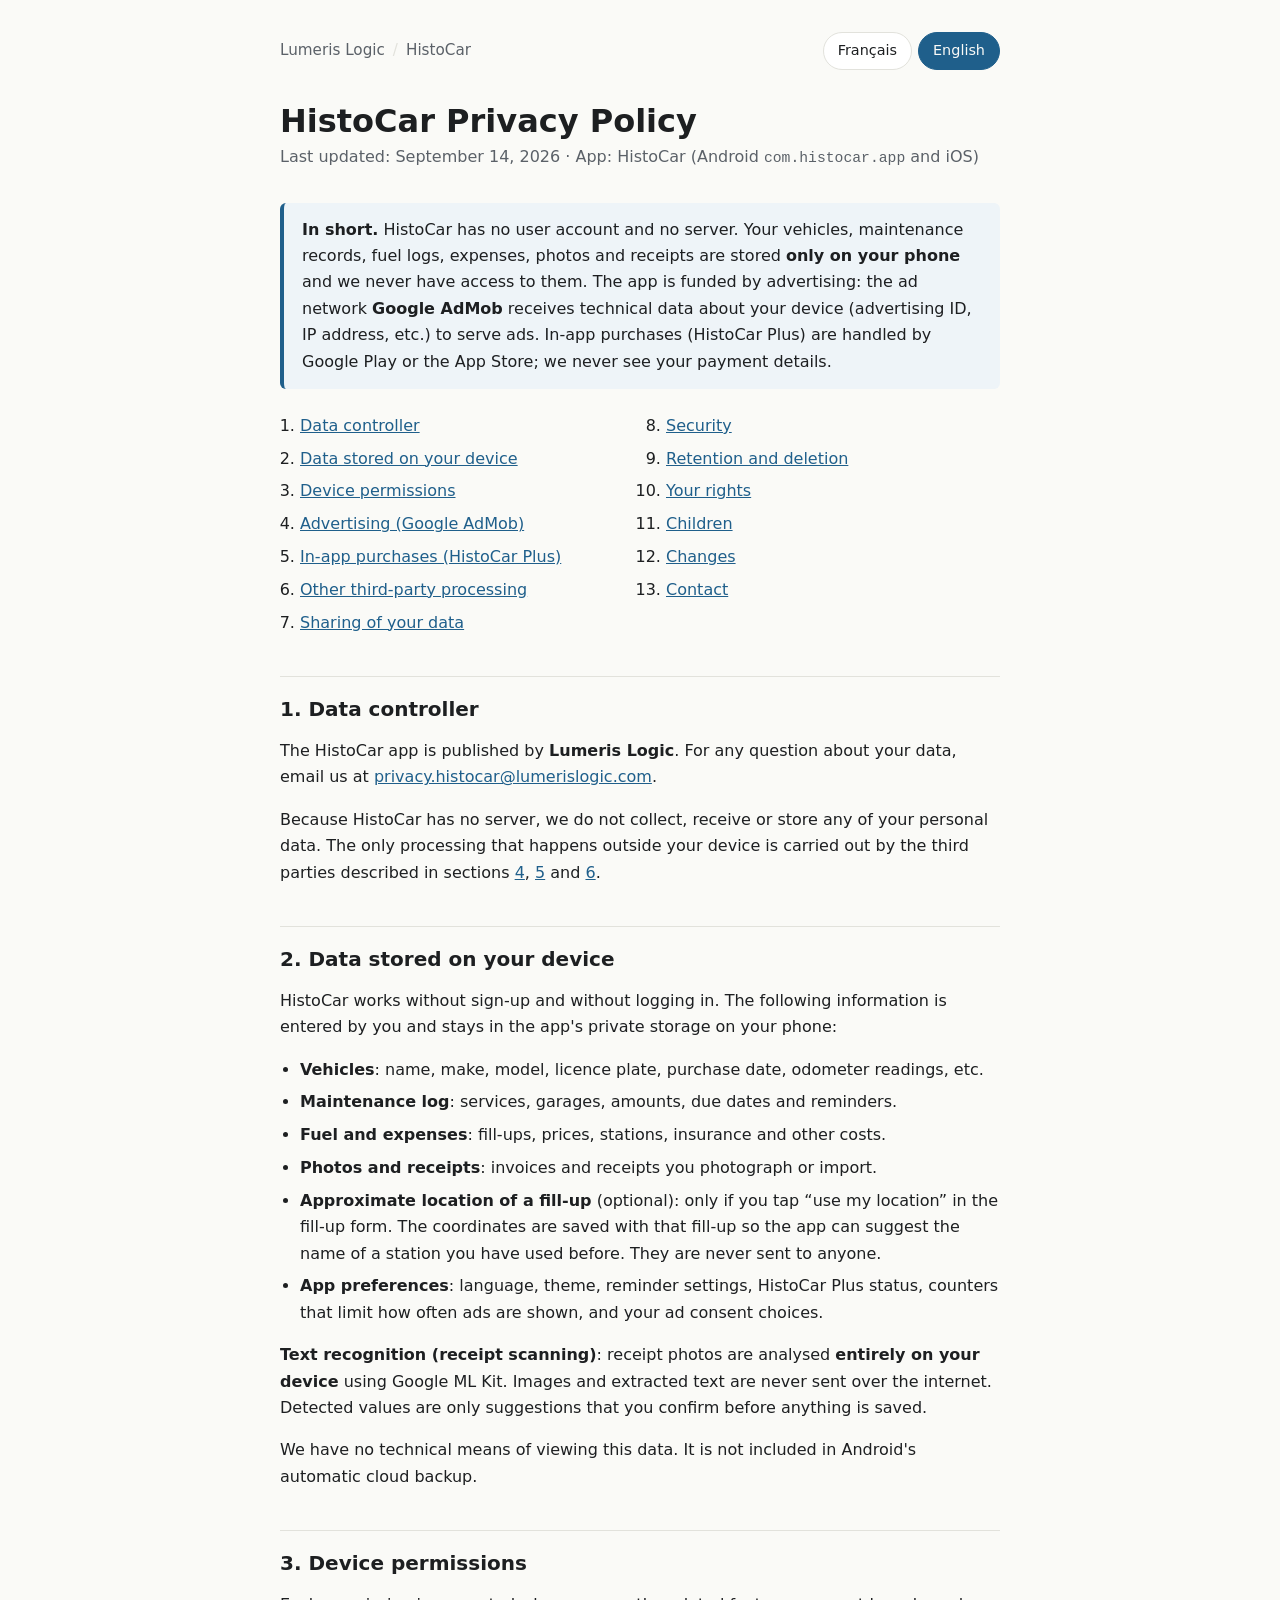
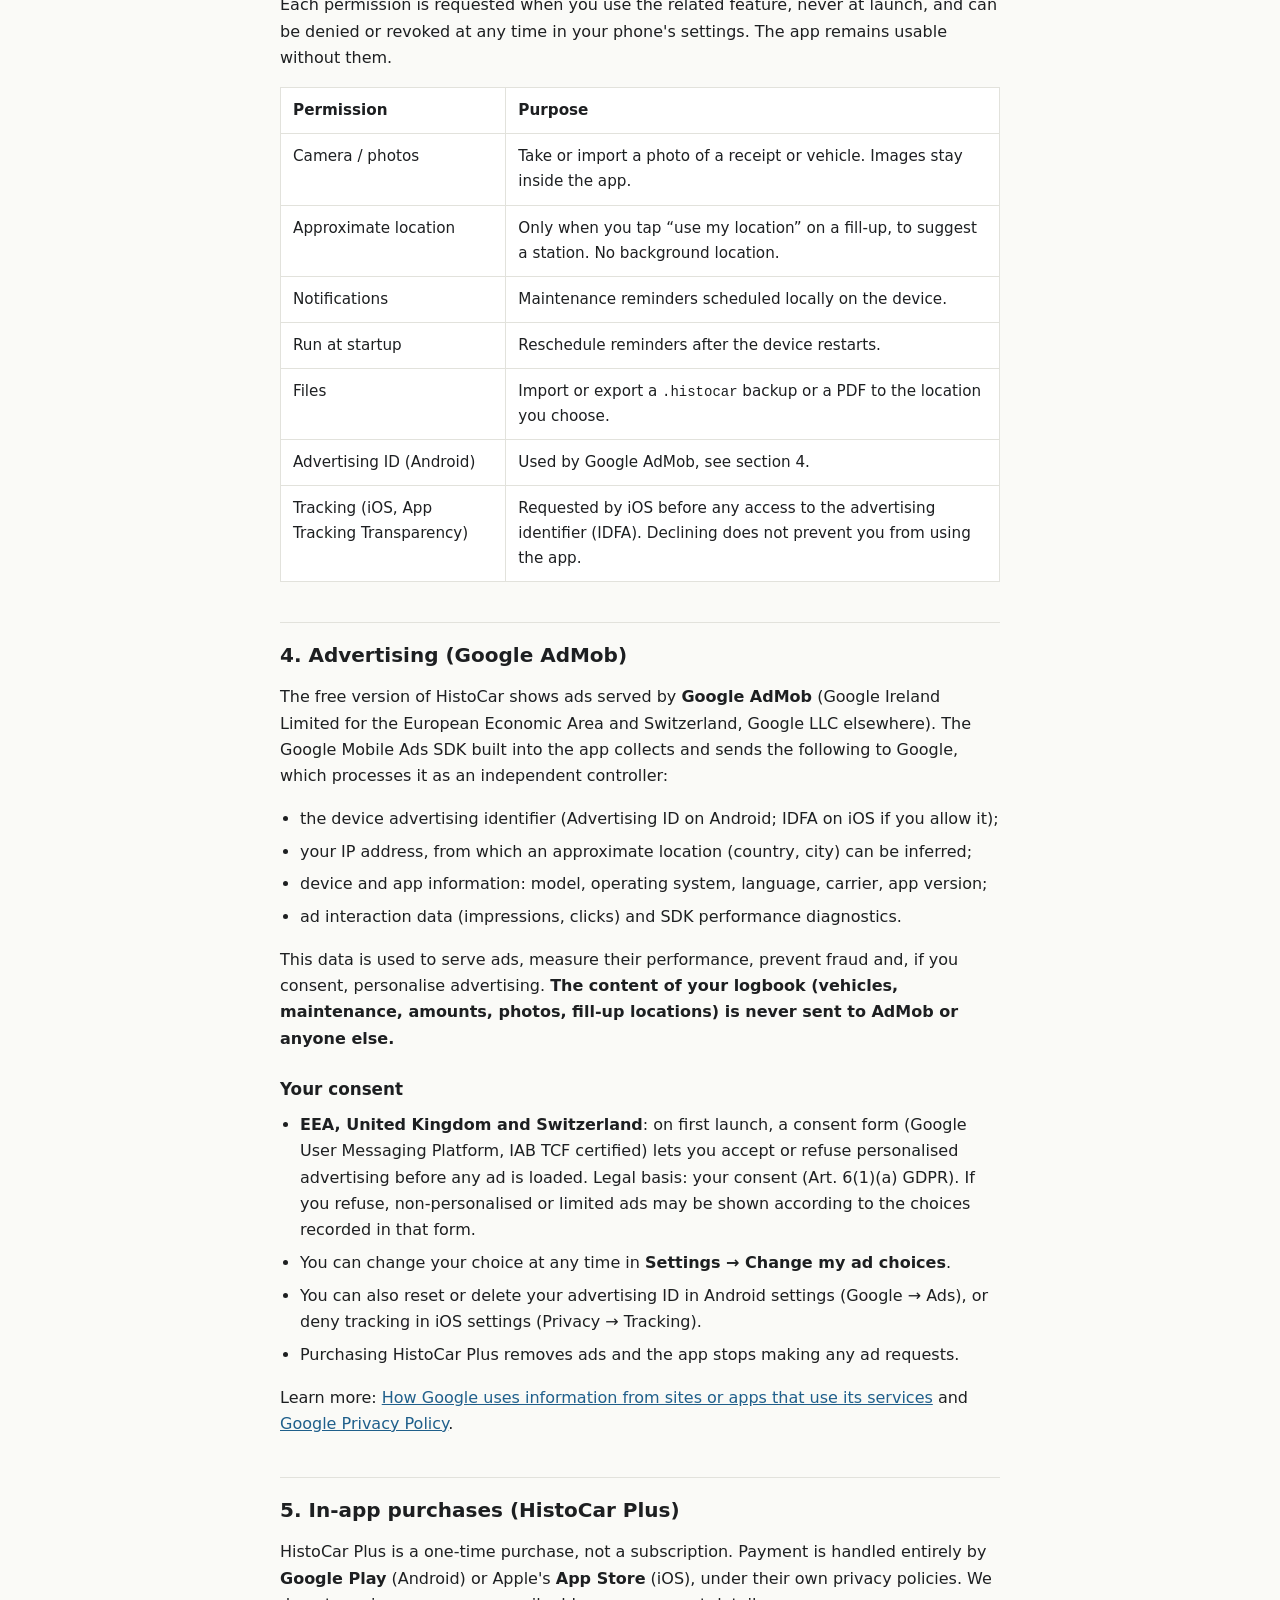
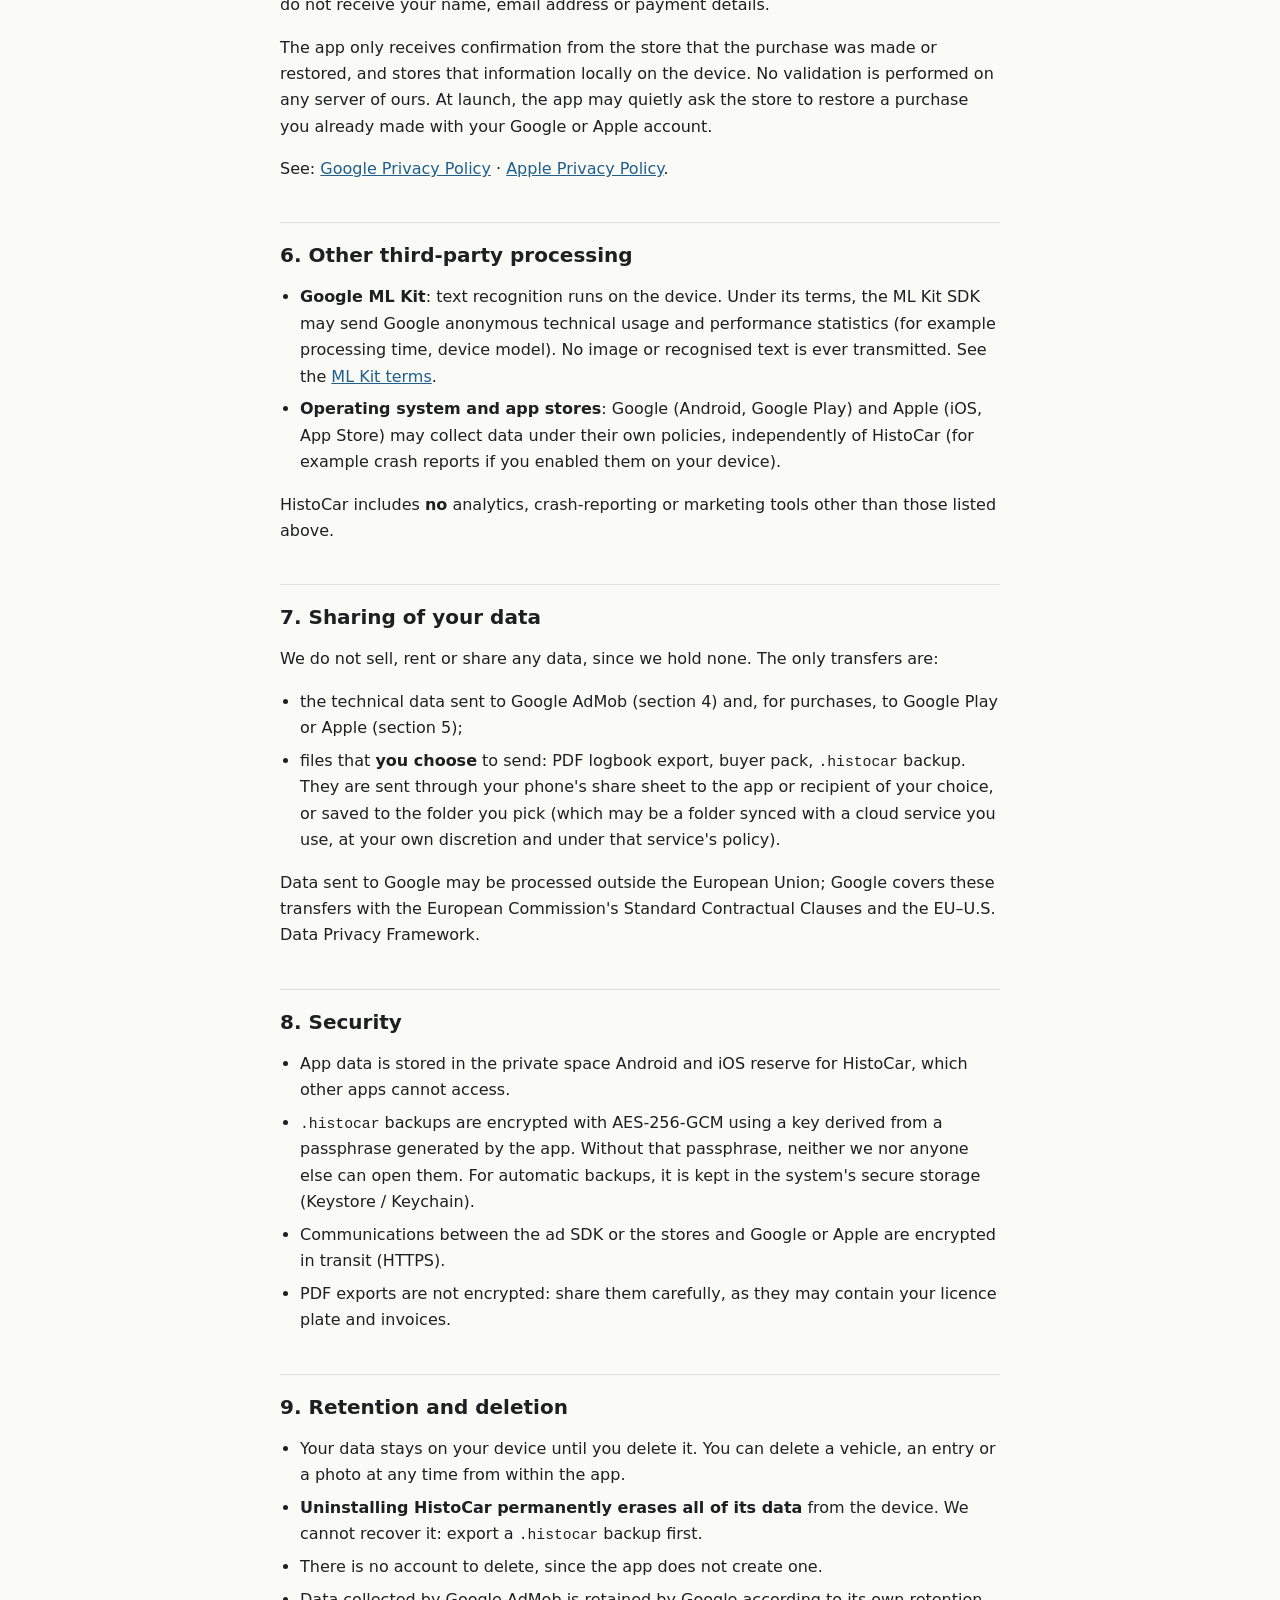
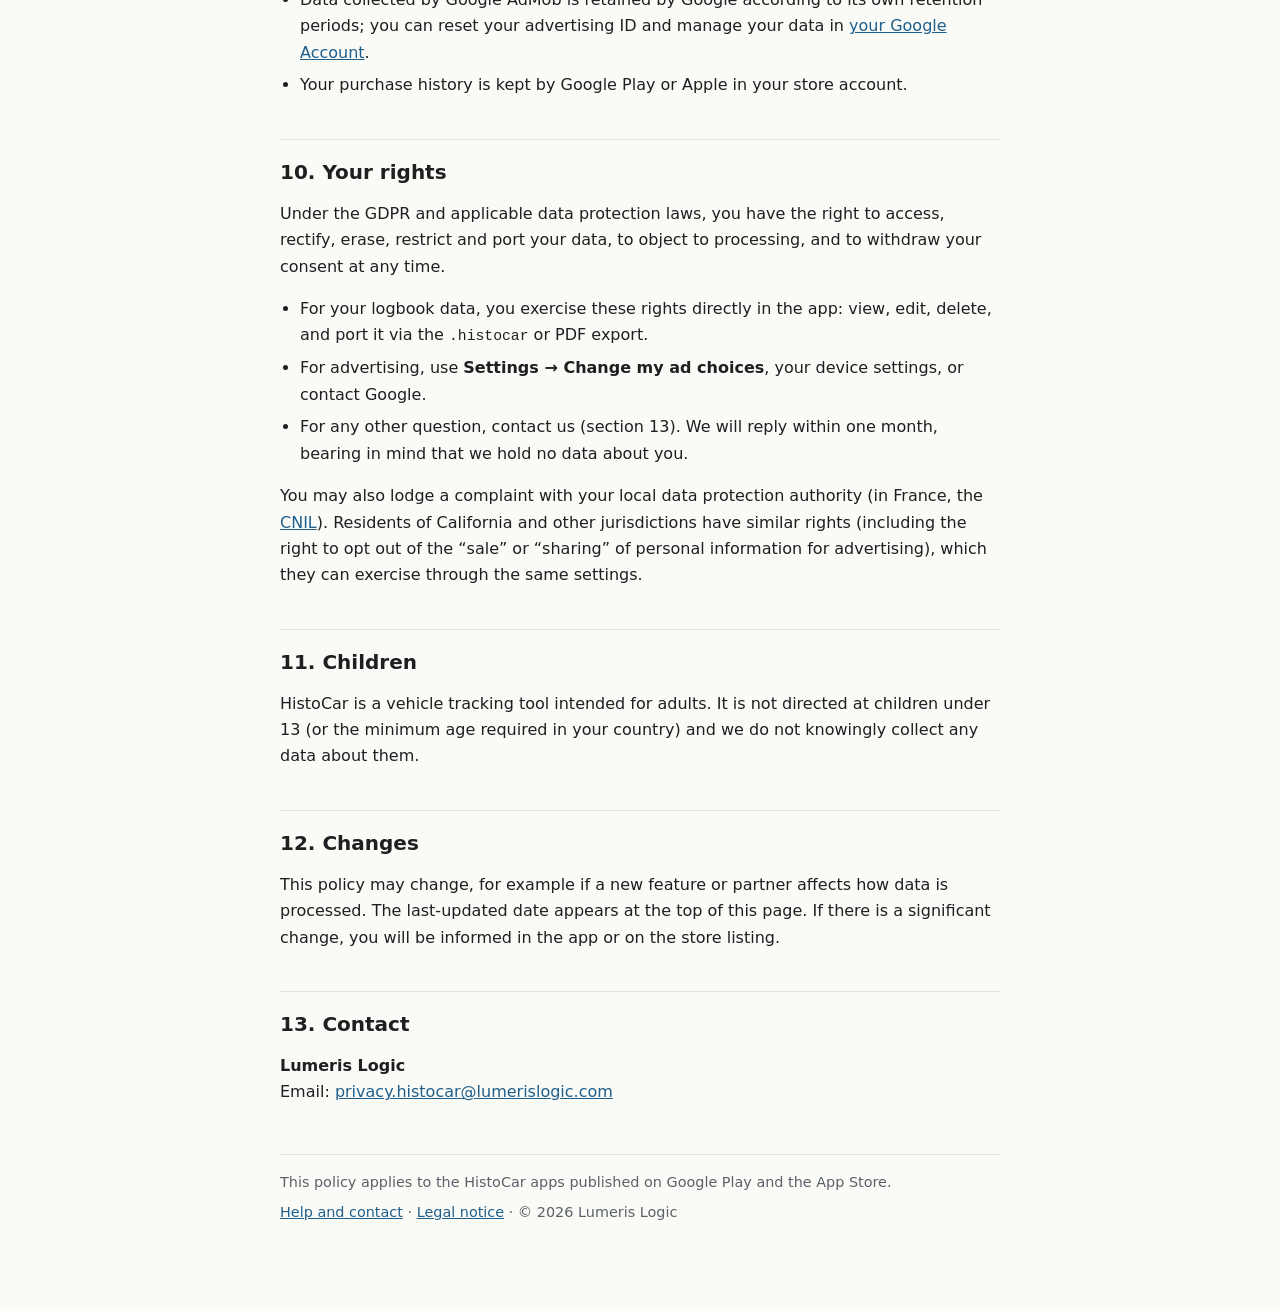
==== histocar/privacy/index.html @ 84a2c04e "Site du studio : structure multi-apps, HistoCar et emplacements DebateVault - app-ads.txt unique à l" ====
<!doctype html>
<html lang="fr">
<head>
<meta charset="utf-8">
<meta name="viewport" content="width=device-width, initial-scale=1">
<title>Politique de confidentialité · Privacy Policy — HistoCar</title>
<meta name="description" content="Politique de confidentialité de l'application HistoCar / Privacy policy for the HistoCar app.">
<script>document.documentElement.classList.add('js');</script>
<link rel="stylesheet" href="/assets/site.css">
</head>
<body>
<main>

<header class="site-header">
  <nav class="crumbs" aria-label="Fil d'Ariane"><a href="/">Lumeris Logic</a><span aria-hidden="true">/</span><a href="/histocar/">HistoCar</a></nav>
  <div class="lang-switch" role="group" aria-label="Langue / Language">
    <button type="button" data-lang="fr" aria-pressed="false">Français</button>
    <button type="button" data-lang="en" aria-pressed="false">English</button>
  </div>
</header>


<section lang="fr" data-title="Politique de confidentialité — HistoCar">
<h1>Politique de confidentialité de HistoCar</h1>
<p class="meta">Dernière mise à jour&nbsp;: 14 septembre 2026 · Application&nbsp;: HistoCar (Android <code>com.histocar.app</code> et iOS)</p>

<div class="note">
  <p><strong>En bref.</strong> HistoCar n'a ni compte utilisateur ni serveur. Vos véhicules, entretiens, pleins,
  dépenses, photos et justificatifs sont enregistrés <strong>uniquement sur votre téléphone</strong> et nous n'y avons
  jamais accès. L'application est financée par la publicité&nbsp;: la régie <strong>Google AdMob</strong> reçoit des
  données techniques sur votre appareil (identifiant publicitaire, adresse IP, etc.) pour afficher des annonces.
  Les achats intégrés (HistoCar Plus) sont traités par Google Play ou l'App Store&nbsp;; nous ne voyons jamais vos
  informations de paiement.</p>
</div>

<nav class="toc" aria-label="Sommaire">
  <ol>
    <li><a href="#fr-responsable">Responsable du traitement</a></li>
    <li><a href="#fr-locales">Données stockées sur votre appareil</a></li>
    <li><a href="#fr-permissions">Autorisations de l'appareil</a></li>
    <li><a href="#fr-publicite">Publicité (Google AdMob)</a></li>
    <li><a href="#fr-achats">Achats intégrés (HistoCar Plus)</a></li>
    <li><a href="#fr-tiers">Autres traitements par des tiers</a></li>
    <li><a href="#fr-partage">Partage de vos données</a></li>
    <li><a href="#fr-securite">Sécurité</a></li>
    <li><a href="#fr-conservation">Conservation et suppression</a></li>
    <li><a href="#fr-droits">Vos droits</a></li>
    <li><a href="#fr-enfants">Enfants</a></li>
    <li><a href="#fr-modifications">Modifications</a></li>
    <li><a href="#fr-contact">Contact</a></li>
  </ol>
</nav>

<h2 id="fr-responsable">1. Responsable du traitement</h2>
<p>L'application HistoCar est éditée par <strong>Lumeris Logic</strong>. Pour toute question relative à vos données, écrivez-nous à
<a href="mailto:privacy.histocar@lumerislogic.com">privacy.histocar@lumerislogic.com</a>.</p>
<p>Comme HistoCar ne dispose d'aucun serveur, nous ne collectons, ne recevons et ne stockons aucune de vos données
personnelles. Les seuls traitements réalisés hors de votre appareil le sont par les tiers décrits aux sections
<a href="#fr-publicite">4</a>, <a href="#fr-achats">5</a> et <a href="#fr-tiers">6</a>.</p>

<h2 id="fr-locales">2. Données stockées sur votre appareil</h2>
<p>HistoCar fonctionne sans création de compte et sans connexion. Les informations suivantes sont saisies par vous
et restent dans le stockage privé de l'application, sur votre téléphone&nbsp;:</p>
<ul>
  <li><strong>Véhicules</strong>&nbsp;: nom, marque, modèle, immatriculation, date d'achat, relevés kilométriques, etc.</li>
  <li><strong>Carnet d'entretien</strong>&nbsp;: interventions, garages, montants, échéances et rappels.</li>
  <li><strong>Carburant et dépenses</strong>&nbsp;: pleins, prix, stations, assurances et autres frais.</li>
  <li><strong>Photos et justificatifs</strong>&nbsp;: factures et tickets que vous photographiez ou importez.</li>
  <li><strong>Position approximative d'un plein</strong> (facultatif)&nbsp;: uniquement si vous touchez «&nbsp;utiliser ma
  position&nbsp;» dans le formulaire de plein. Les coordonnées sont enregistrées avec ce plein pour vous suggérer le nom
  d'une station où vous êtes déjà allé. Elles ne sont envoyées à personne.</li>
  <li><strong>Préférences de l'application</strong>&nbsp;: langue, thème, réglages de rappels, statut HistoCar Plus,
  compteurs limitant la fréquence des publicités, choix de consentement publicitaire.</li>
</ul>
<p><strong>Reconnaissance de texte (scan de factures)</strong>&nbsp;: l'analyse des photos de justificatifs est faite
<strong>entièrement sur l'appareil</strong> grâce à Google ML Kit. Les images et le texte extrait ne sont jamais
envoyés sur Internet. Les valeurs détectées sont de simples suggestions que vous validez avant tout enregistrement.</p>
<p>Nous n'avons aucun moyen technique de consulter ces données. Elles ne sont pas incluses dans la sauvegarde cloud
automatique d'Android.</p>

<h2 id="fr-permissions">3. Autorisations de l'appareil</h2>
<p>Chaque autorisation est demandée au moment où vous utilisez la fonction concernée, jamais au lancement, et peut
être refusée ou retirée à tout moment dans les réglages du téléphone. L'application reste utilisable sans elles.</p>
<div class="table-wrap">
<table>
  <thead><tr><th>Autorisation</th><th>Utilisation</th></tr></thead>
  <tbody>
    <tr><td>Appareil photo / photos</td><td>Photographier ou importer une facture ou une photo de véhicule. Les images restent dans l'application.</td></tr>
    <tr><td>Localisation approximative</td><td>Uniquement au toucher du bouton «&nbsp;utiliser ma position&nbsp;» d'un plein, pour suggérer une station. Aucune localisation en arrière-plan.</td></tr>
    <tr><td>Notifications</td><td>Rappels d'entretien programmés localement sur l'appareil.</td></tr>
    <tr><td>Démarrage de l'appareil</td><td>Reprogrammer les rappels après un redémarrage.</td></tr>
    <tr><td>Fichiers</td><td>Importer ou exporter une sauvegarde <code>.histocar</code> ou un PDF dans l'emplacement que vous choisissez.</td></tr>
    <tr><td>Identifiant publicitaire (Android)</td><td>Utilisé par Google AdMob, voir section 4.</td></tr>
    <tr><td>Suivi publicitaire (iOS, App Tracking Transparency)</td><td>Demandé par iOS avant tout accès à l'identifiant publicitaire (IDFA). Refuser n'empêche pas d'utiliser l'application.</td></tr>
  </tbody>
</table>
</div>

<h2 id="fr-publicite">4. Publicité (Google AdMob)</h2>
<p>La version gratuite de HistoCar affiche des publicités fournies par <strong>Google AdMob</strong> (Google Ireland
Limited pour l'Espace économique européen et la Suisse, Google LLC ailleurs). Le SDK Google Mobile Ads intégré à
l'application collecte et transmet à Google, qui les traite en tant que responsable de traitement indépendant&nbsp;:</p>
<ul>
  <li>l'identifiant publicitaire de l'appareil (Advertising ID sur Android, IDFA sur iOS si vous l'autorisez)&nbsp;;</li>
  <li>l'adresse IP, dont on peut déduire une localisation approximative (pays, ville)&nbsp;;</li>
  <li>des informations sur l'appareil et l'application&nbsp;: modèle, système d'exploitation, langue, opérateur,
  version de l'application&nbsp;;</li>
  <li>des données d'interaction avec les annonces (affichages, clics) et des diagnostics de performance du SDK.</li>
</ul>
<p>Ces données servent à afficher des annonces, à mesurer leurs performances, à prévenir la fraude et, si vous y
consentez, à personnaliser la publicité. <strong>Le contenu de votre carnet (véhicules, entretiens, montants,
photos, positions des pleins) n'est jamais transmis à AdMob ni à qui que ce soit.</strong></p>
<h3>Votre consentement</h3>
<ul>
  <li><strong>EEE, Royaume-Uni et Suisse</strong>&nbsp;: au premier lancement, un formulaire de consentement (Google User
  Messaging Platform, certifié IAB TCF) vous permet d'accepter ou de refuser la publicité personnalisée avant tout
  chargement d'annonce. Base légale&nbsp;: votre consentement (art. 6.1.a RGPD). En cas de refus, des annonces non
  personnalisées ou limitées peuvent être affichées sur la base des choix enregistrés dans ce formulaire.</li>
  <li>Vous pouvez modifier votre choix à tout moment dans <strong>Réglages → Modifier mes choix publicitaires</strong>.</li>
  <li>Vous pouvez aussi réinitialiser ou supprimer votre identifiant publicitaire dans les réglages Android
  (Google → Annonces), ou refuser le suivi dans les réglages iOS (Confidentialité → Suivi).</li>
  <li>Achat de HistoCar Plus&nbsp;: les publicités sont supprimées et l'application n'effectue plus aucune requête
  publicitaire.</li>
</ul>
<p>Pour en savoir plus&nbsp;: <a href="https://policies.google.com/technologies/partner-sites" rel="noopener">Comment Google
utilise les données des applications partenaires</a> et
<a href="https://policies.google.com/privacy" rel="noopener">Règles de confidentialité de Google</a>.</p>

<h2 id="fr-achats">5. Achats intégrés (HistoCar Plus)</h2>
<p>HistoCar Plus est un achat unique, sans abonnement. Le paiement est entièrement géré par <strong>Google
Play</strong> (Android) ou l'<strong>App Store d'Apple</strong> (iOS), selon leurs propres politiques de
confidentialité. Nous ne recevons ni votre nom, ni votre adresse e-mail, ni vos coordonnées bancaires.</p>
<p>L'application reçoit seulement de la boutique la confirmation que l'achat a été effectué ou restauré, et
enregistre cette information localement sur l'appareil. Aucune validation n'est faite sur un serveur nous
appartenant. Au lancement, l'application peut interroger discrètement la boutique pour restaurer un achat déjà
effectué avec votre compte Google ou Apple.</p>
<p>Consulter&nbsp;: <a href="https://policies.google.com/privacy" rel="noopener">Règles de confidentialité de Google</a> ·
<a href="https://www.apple.com/fr/legal/privacy/" rel="noopener">Engagement de confidentialité d'Apple</a>.</p>

<h2 id="fr-tiers">6. Autres traitements par des tiers</h2>
<ul>
  <li><strong>Google ML Kit</strong>&nbsp;: la reconnaissance de texte s'exécute sur l'appareil. Conformément à ses
  conditions, le SDK ML Kit peut envoyer à Google des statistiques techniques anonymes d'utilisation et de
  performance (par exemple durée de traitement, modèle d'appareil). Aucune image ni aucun texte reconnu n'est
  transmis. Voir <a href="https://developers.google.com/ml-kit/terms" rel="noopener">les conditions de ML Kit</a>.</li>
  <li><strong>Système d'exploitation et boutiques</strong>&nbsp;: Google (Android, Google Play) et Apple (iOS, App Store)
  peuvent collecter des données selon leurs propres politiques, indépendamment de HistoCar (par exemple rapports de
  plantage si vous les avez activés sur votre appareil).</li>
</ul>
<p>HistoCar n'intègre <strong>aucun</strong> outil d'analyse d'audience, de suivi de plantages ou de marketing
autre que ceux mentionnés ci-dessus.</p>

<h2 id="fr-partage">7. Partage de vos données</h2>
<p>Nous ne vendons, ne louons et ne partageons aucune donnée, puisque nous n'en détenons pas. Les seules
transmissions sont&nbsp;:</p>
<ul>
  <li>les données techniques envoyées à Google AdMob (section 4) et, pour les achats, à Google Play ou Apple
  (section 5)&nbsp;;</li>
  <li>les fichiers que <strong>vous choisissez</strong> d'envoyer&nbsp;: export PDF du carnet, pack acheteur, sauvegarde
  <code>.histocar</code>. Ils sont transmis via le menu de partage du téléphone vers l'application ou le destinataire
  de votre choix, ou enregistrés dans le dossier que vous désignez (qui peut être un dossier synchronisé avec un
  service cloud que vous utilisez, sous votre responsabilité et selon la politique de ce service).</li>
</ul>
<p>Les données transmises à Google peuvent être traitées hors de l'Union européenne&nbsp;; Google encadre ces transferts
par les clauses contractuelles types de la Commission européenne et le Data Privacy Framework UE–États-Unis.</p>

<h2 id="fr-securite">8. Sécurité</h2>
<ul>
  <li>Les données de l'application sont stockées dans l'espace privé qu'Android et iOS réservent à HistoCar,
  inaccessible aux autres applications.</li>
  <li>Les sauvegardes <code>.histocar</code> sont chiffrées en AES-256-GCM avec une clé dérivée d'une phrase secrète
  générée par l'application. Sans cette phrase, ni nous ni personne ne peut les ouvrir. Pour la sauvegarde
  automatique, elle est conservée dans le stockage sécurisé du système (Keystore / Trousseau).</li>
  <li>Les communications du SDK publicitaire et des boutiques avec Google et Apple sont chiffrées en transit (HTTPS).</li>
  <li>Les exports PDF ne sont pas chiffrés&nbsp;: partagez-les avec discernement, ils peuvent contenir votre immatriculation
  et vos factures.</li>
</ul>

<h2 id="fr-conservation">9. Conservation et suppression</h2>
<ul>
  <li>Vos données restent sur votre appareil tant que vous ne les supprimez pas. Vous pouvez supprimer à tout moment un
  véhicule, une entrée ou une photo depuis l'application.</li>
  <li><strong>Désinstaller HistoCar efface définitivement toutes ses données</strong> de l'appareil. Nous ne pouvons pas
  les récupérer&nbsp;: pensez à exporter une sauvegarde <code>.histocar</code> avant.</li>
  <li>Il n'existe pas de compte à supprimer, puisque l'application n'en crée pas.</li>
  <li>Les données collectées par Google AdMob sont conservées par Google selon ses propres durées&nbsp;; vous pouvez
  réinitialiser votre identifiant publicitaire et gérer vos données sur
  <a href="https://myaccount.google.com/data-and-privacy" rel="noopener">votre compte Google</a>.</li>
  <li>L'historique de vos achats est conservé par Google Play ou Apple dans votre compte boutique.</li>
</ul>

<h2 id="fr-droits">10. Vos droits</h2>
<p>Conformément au RGPD et à la loi Informatique et Libertés, vous disposez d'un droit d'accès, de rectification,
d'effacement, de limitation, de portabilité, d'opposition et de retrait de votre consentement à tout moment.</p>
<ul>
  <li>Pour les données de votre carnet, vous exercez ces droits directement dans l'application&nbsp;: consultation,
  modification, suppression, et portabilité via l'export <code>.histocar</code> ou PDF.</li>
  <li>Pour la publicité, utilisez <strong>Réglages → Modifier mes choix publicitaires</strong>, les réglages de votre
  appareil, ou adressez-vous à Google.</li>
  <li>Pour toute autre question, contactez-nous (section 13). Nous vous répondrons dans un délai d'un mois, en
  sachant que nous ne détenons aucune donnée vous concernant.</li>
</ul>
<p>Vous pouvez également introduire une réclamation auprès de la
<a href="https://www.cnil.fr/fr/plaintes" rel="noopener">CNIL</a> ou de l'autorité de protection des données de votre
pays. Les résidents de Californie et d'autres juridictions disposent de droits similaires (notamment celui de
refuser la «&nbsp;vente&nbsp;» ou le «&nbsp;partage&nbsp;» de données à des fins publicitaires), qu'ils peuvent exercer via les
mêmes réglages.</p>

<h2 id="fr-enfants">11. Enfants</h2>
<p>HistoCar est un outil de suivi de véhicule destiné aux adultes. Il ne s'adresse pas aux enfants de moins de
13 ans (ou de l'âge minimum requis dans votre pays, 15 ans en France pour le consentement en ligne) et nous ne
collectons sciemment aucune donnée les concernant.</p>

<h2 id="fr-modifications">12. Modifications</h2>
<p>Cette politique peut évoluer, par exemple si une nouvelle fonctionnalité ou un nouveau partenaire modifie le
traitement des données. La date de mise à jour figure en haut de la page. En cas de changement important, vous en
serez informé dans l'application ou sur la fiche de la boutique.</p>

<h2 id="fr-contact">13. Contact</h2>
<p><strong>Lumeris Logic</strong><br>
E-mail&nbsp;: <a href="mailto:privacy.histocar@lumerislogic.com">privacy.histocar@lumerislogic.com</a></p>

<footer class="site-footer">
  <p>Cette politique s'applique aux applications HistoCar publiées sur Google Play et l'App Store.</p>
  <p><a href="/histocar/support/">Aide et contact</a> · <a href="/mentions-legales/">Mentions légales</a> · © 2026 Lumeris Logic</p>
</footer>
</section>

<section lang="en" data-title="Privacy Policy — HistoCar">
<h1>HistoCar Privacy Policy</h1>
<p class="meta">Last updated: September 14, 2026 · App: HistoCar (Android <code>com.histocar.app</code> and iOS)</p>

<div class="note">
  <p><strong>In short.</strong> HistoCar has no user account and no server. Your vehicles, maintenance records, fuel
  logs, expenses, photos and receipts are stored <strong>only on your phone</strong> and we never have access to
  them. The app is funded by advertising: the ad network <strong>Google AdMob</strong> receives technical data about
  your device (advertising ID, IP address, etc.) to serve ads. In-app purchases (HistoCar Plus) are handled by
  Google Play or the App Store; we never see your payment details.</p>
</div>

<nav class="toc" aria-label="Contents">
  <ol>
    <li><a href="#en-controller">Data controller</a></li>
    <li><a href="#en-local">Data stored on your device</a></li>
    <li><a href="#en-permissions">Device permissions</a></li>
    <li><a href="#en-ads">Advertising (Google AdMob)</a></li>
    <li><a href="#en-purchases">In-app purchases (HistoCar Plus)</a></li>
    <li><a href="#en-thirdparties">Other third-party processing</a></li>
    <li><a href="#en-sharing">Sharing of your data</a></li>
    <li><a href="#en-security">Security</a></li>
    <li><a href="#en-retention">Retention and deletion</a></li>
    <li><a href="#en-rights">Your rights</a></li>
    <li><a href="#en-children">Children</a></li>
    <li><a href="#en-changes">Changes</a></li>
    <li><a href="#en-contact">Contact</a></li>
  </ol>
</nav>

<h2 id="en-controller">1. Data controller</h2>
<p>The HistoCar app is published by <strong>Lumeris Logic</strong>. For any question about your data, email us at
<a href="mailto:privacy.histocar@lumerislogic.com">privacy.histocar@lumerislogic.com</a>.</p>
<p>Because HistoCar has no server, we do not collect, receive or store any of your personal data. The only
processing that happens outside your device is carried out by the third parties described in sections
<a href="#en-ads">4</a>, <a href="#en-purchases">5</a> and <a href="#en-thirdparties">6</a>.</p>

<h2 id="en-local">2. Data stored on your device</h2>
<p>HistoCar works without sign-up and without logging in. The following information is entered by you and stays in
the app's private storage on your phone:</p>
<ul>
  <li><strong>Vehicles</strong>: name, make, model, licence plate, purchase date, odometer readings, etc.</li>
  <li><strong>Maintenance log</strong>: services, garages, amounts, due dates and reminders.</li>
  <li><strong>Fuel and expenses</strong>: fill-ups, prices, stations, insurance and other costs.</li>
  <li><strong>Photos and receipts</strong>: invoices and receipts you photograph or import.</li>
  <li><strong>Approximate location of a fill-up</strong> (optional): only if you tap “use my location” in the
  fill-up form. The coordinates are saved with that fill-up so the app can suggest the name of a station you have
  used before. They are never sent to anyone.</li>
  <li><strong>App preferences</strong>: language, theme, reminder settings, HistoCar Plus status, counters that
  limit how often ads are shown, and your ad consent choices.</li>
</ul>
<p><strong>Text recognition (receipt scanning)</strong>: receipt photos are analysed <strong>entirely on your
device</strong> using Google ML Kit. Images and extracted text are never sent over the internet. Detected values
are only suggestions that you confirm before anything is saved.</p>
<p>We have no technical means of viewing this data. It is not included in Android's automatic cloud backup.</p>

<h2 id="en-permissions">3. Device permissions</h2>
<p>Each permission is requested when you use the related feature, never at launch, and can be denied or revoked
at any time in your phone's settings. The app remains usable without them.</p>
<div class="table-wrap">
<table>
  <thead><tr><th>Permission</th><th>Purpose</th></tr></thead>
  <tbody>
    <tr><td>Camera / photos</td><td>Take or import a photo of a receipt or vehicle. Images stay inside the app.</td></tr>
    <tr><td>Approximate location</td><td>Only when you tap “use my location” on a fill-up, to suggest a station. No background location.</td></tr>
    <tr><td>Notifications</td><td>Maintenance reminders scheduled locally on the device.</td></tr>
    <tr><td>Run at startup</td><td>Reschedule reminders after the device restarts.</td></tr>
    <tr><td>Files</td><td>Import or export a <code>.histocar</code> backup or a PDF to the location you choose.</td></tr>
    <tr><td>Advertising ID (Android)</td><td>Used by Google AdMob, see section 4.</td></tr>
    <tr><td>Tracking (iOS, App Tracking Transparency)</td><td>Requested by iOS before any access to the advertising identifier (IDFA). Declining does not prevent you from using the app.</td></tr>
  </tbody>
</table>
</div>

<h2 id="en-ads">4. Advertising (Google AdMob)</h2>
<p>The free version of HistoCar shows ads served by <strong>Google AdMob</strong> (Google Ireland Limited for the
European Economic Area and Switzerland, Google LLC elsewhere). The Google Mobile Ads SDK built into the app collects
and sends the following to Google, which processes it as an independent controller:</p>
<ul>
  <li>the device advertising identifier (Advertising ID on Android; IDFA on iOS if you allow it);</li>
  <li>your IP address, from which an approximate location (country, city) can be inferred;</li>
  <li>device and app information: model, operating system, language, carrier, app version;</li>
  <li>ad interaction data (impressions, clicks) and SDK performance diagnostics.</li>
</ul>
<p>This data is used to serve ads, measure their performance, prevent fraud and, if you consent, personalise
advertising. <strong>The content of your logbook (vehicles, maintenance, amounts, photos, fill-up locations) is
never sent to AdMob or anyone else.</strong></p>
<h3>Your consent</h3>
<ul>
  <li><strong>EEA, United Kingdom and Switzerland</strong>: on first launch, a consent form (Google User Messaging
  Platform, IAB TCF certified) lets you accept or refuse personalised advertising before any ad is loaded. Legal
  basis: your consent (Art. 6(1)(a) GDPR). If you refuse, non-personalised or limited ads may be shown according to
  the choices recorded in that form.</li>
  <li>You can change your choice at any time in <strong>Settings → Change my ad choices</strong>.</li>
  <li>You can also reset or delete your advertising ID in Android settings (Google → Ads), or deny tracking in iOS
  settings (Privacy → Tracking).</li>
  <li>Purchasing HistoCar Plus removes ads and the app stops making any ad requests.</li>
</ul>
<p>Learn more: <a href="https://policies.google.com/technologies/partner-sites" rel="noopener">How Google uses
information from sites or apps that use its services</a> and
<a href="https://policies.google.com/privacy" rel="noopener">Google Privacy Policy</a>.</p>

<h2 id="en-purchases">5. In-app purchases (HistoCar Plus)</h2>
<p>HistoCar Plus is a one-time purchase, not a subscription. Payment is handled entirely by <strong>Google
Play</strong> (Android) or Apple's <strong>App Store</strong> (iOS), under their own privacy policies. We do not
receive your name, email address or payment details.</p>
<p>The app only receives confirmation from the store that the purchase was made or restored, and stores that
information locally on the device. No validation is performed on any server of ours. At launch, the app may
quietly ask the store to restore a purchase you already made with your Google or Apple account.</p>
<p>See: <a href="https://policies.google.com/privacy" rel="noopener">Google Privacy Policy</a> ·
<a href="https://www.apple.com/legal/privacy/" rel="noopener">Apple Privacy Policy</a>.</p>

<h2 id="en-thirdparties">6. Other third-party processing</h2>
<ul>
  <li><strong>Google ML Kit</strong>: text recognition runs on the device. Under its terms, the ML Kit SDK may send
  Google anonymous technical usage and performance statistics (for example processing time, device model). No
  image or recognised text is ever transmitted. See the
  <a href="https://developers.google.com/ml-kit/terms" rel="noopener">ML Kit terms</a>.</li>
  <li><strong>Operating system and app stores</strong>: Google (Android, Google Play) and Apple (iOS, App Store) may
  collect data under their own policies, independently of HistoCar (for example crash reports if you enabled them
  on your device).</li>
</ul>
<p>HistoCar includes <strong>no</strong> analytics, crash-reporting or marketing tools other than those listed
above.</p>

<h2 id="en-sharing">7. Sharing of your data</h2>
<p>We do not sell, rent or share any data, since we hold none. The only transfers are:</p>
<ul>
  <li>the technical data sent to Google AdMob (section 4) and, for purchases, to Google Play or Apple
  (section 5);</li>
  <li>files that <strong>you choose</strong> to send: PDF logbook export, buyer pack, <code>.histocar</code> backup.
  They are sent through your phone's share sheet to the app or recipient of your choice, or saved to the folder you
  pick (which may be a folder synced with a cloud service you use, at your own discretion and under that service's
  policy).</li>
</ul>
<p>Data sent to Google may be processed outside the European Union; Google covers these transfers with the European
Commission's Standard Contractual Clauses and the EU–U.S. Data Privacy Framework.</p>

<h2 id="en-security">8. Security</h2>
<ul>
  <li>App data is stored in the private space Android and iOS reserve for HistoCar, which other apps cannot
  access.</li>
  <li><code>.histocar</code> backups are encrypted with AES-256-GCM using a key derived from a passphrase generated by the
  app. Without that passphrase, neither we nor anyone else can open them. For automatic backups, it is kept in the
  system's secure storage (Keystore / Keychain).</li>
  <li>Communications between the ad SDK or the stores and Google or Apple are encrypted in transit (HTTPS).</li>
  <li>PDF exports are not encrypted: share them carefully, as they may contain your licence plate and invoices.</li>
</ul>

<h2 id="en-retention">9. Retention and deletion</h2>
<ul>
  <li>Your data stays on your device until you delete it. You can delete a vehicle, an entry or a photo at any time
  from within the app.</li>
  <li><strong>Uninstalling HistoCar permanently erases all of its data</strong> from the device. We cannot recover
  it: export a <code>.histocar</code> backup first.</li>
  <li>There is no account to delete, since the app does not create one.</li>
  <li>Data collected by Google AdMob is retained by Google according to its own retention periods; you can reset
  your advertising ID and manage your data in
  <a href="https://myaccount.google.com/data-and-privacy" rel="noopener">your Google Account</a>.</li>
  <li>Your purchase history is kept by Google Play or Apple in your store account.</li>
</ul>

<h2 id="en-rights">10. Your rights</h2>
<p>Under the GDPR and applicable data protection laws, you have the right to access, rectify, erase, restrict and
port your data, to object to processing, and to withdraw your consent at any time.</p>
<ul>
  <li>For your logbook data, you exercise these rights directly in the app: view, edit, delete, and port it via the
  <code>.histocar</code> or PDF export.</li>
  <li>For advertising, use <strong>Settings → Change my ad choices</strong>, your device settings, or contact
  Google.</li>
  <li>For any other question, contact us (section 13). We will reply within one month, bearing in mind that we hold
  no data about you.</li>
</ul>
<p>You may also lodge a complaint with your local data protection authority (in France, the
<a href="https://www.cnil.fr/en/complaints" rel="noopener">CNIL</a>). Residents of California and other
jurisdictions have similar rights (including the right to opt out of the “sale” or “sharing” of personal
information for advertising), which they can exercise through the same settings.</p>

<h2 id="en-children">11. Children</h2>
<p>HistoCar is a vehicle tracking tool intended for adults. It is not directed at children under 13 (or the minimum
age required in your country) and we do not knowingly collect any data about them.</p>

<h2 id="en-changes">12. Changes</h2>
<p>This policy may change, for example if a new feature or partner affects how data is processed. The last-updated
date appears at the top of this page. If there is a significant change, you will be informed in the app or on the
store listing.</p>

<h2 id="en-contact">13. Contact</h2>
<p><strong>Lumeris Logic</strong><br>
Email: <a href="mailto:privacy.histocar@lumerislogic.com">privacy.histocar@lumerislogic.com</a></p>

<footer class="site-footer">
  <p>This policy applies to the HistoCar apps published on Google Play and the App Store.</p>
  <p><a href="/histocar/support/">Help and contact</a> · <a href="/mentions-legales/">Legal notice</a> · © 2026 Lumeris Logic</p>
</footer>
</section>

</main>
<script src="/assets/lang-switch.js"></script>
</body>
</html>
---- assets/site.css ----
/* Lumeris Logic — feuille de style partagée par tout le site
   (page studio, pages d'apps, politiques de confidentialité, aide, mentions légales). */

:root {
  --bg: #fafaf7;
  --fg: #1d1f21;
  --muted: #5b6168;
  --line: #e2e2dc;
  --accent: #1f5f8b;
  --card: #ffffff;
  --note: #eef4f8;
  --font: system-ui, -apple-system, "Segoe UI", Roboto, sans-serif;
  --mono: ui-monospace, "Cascadia Code", Consolas, monospace;
}

@media (prefers-color-scheme: dark) {
  :root {
    --bg: #15171a;
    --fg: #e6e6e3;
    --muted: #a0a6ad;
    --line: #2c3036;
    --accent: #7cb7e0;
    --card: #1c1f23;
    --note: #1a2630;
  }
}

* { box-sizing: border-box; }

body {
  margin: 0;
  background: var(--bg);
  color: var(--fg);
  font: 16px/1.65 var(--font);
}

main {
  max-width: 760px;
  margin: 0 auto;
  padding-inline: 20px;
  padding-block: 32px 80px;
}

/* ---- Typographie ---------------------------------------------------- */

h1 { font-size: 2rem; line-height: 1.2; margin: 0 0 .25rem; text-wrap: balance; }
h2 { font-size: 1.25rem; margin: 2.5rem 0 .75rem; padding-top: 1rem; border-top: 1px solid var(--line); }
h3 { font-size: 1.05rem; margin: 1.5rem 0 .5rem; }
p, ul, ol, dl { margin: 0 0 1rem; }
ul, ol { padding-left: 1.25rem; }
li { margin-bottom: .4rem; }
a { color: var(--accent); }
a:focus-visible, button:focus-visible { outline: 2px solid var(--accent); outline-offset: 2px; }
code { font-family: var(--mono); font-size: .92em; }

.meta { color: var(--muted); margin-bottom: 2rem; }
.lede { font-size: 1.1rem; color: var(--muted); }

/* ---- En-tête du site : fil d'Ariane + sélecteur de langue ------------ */

.site-header {
  display: flex;
  flex-wrap: wrap;
  align-items: center;
  justify-content: space-between;
  gap: 12px;
  margin-bottom: 32px;
}

.crumbs { display: flex; flex-wrap: wrap; align-items: center; gap: 8px; font-size: .95rem; }
.crumbs a { color: var(--muted); text-decoration: none; }
.crumbs a:hover { color: var(--accent); text-decoration: underline; }
.crumbs span { color: var(--line); }

.lang-switch { display: flex; gap: 6px; }
.lang-switch button {
  font: inherit;
  font-size: .9rem;
  padding: 6px 14px;
  border-radius: 999px;
  cursor: pointer;
  border: 1px solid var(--line);
  background: var(--card);
  color: var(--fg);
}
.lang-switch button[aria-pressed="true"] { background: var(--accent); border-color: var(--accent); color: var(--bg); }

/* Pages bilingues : une <section lang> visible à la fois quand JS est actif,
   les deux l'une sous l'autre sinon. */
html.js section[lang]:not(.active) { display: none; }
html:not(.js) .lang-switch { display: none; }
html:not(.js) section[lang] + section[lang] { margin-top: 4rem; padding-top: 2rem; border-top: 3px solid var(--line); }

/* ---- Blocs de contenu ------------------------------------------------ */

.note {
  background: var(--note);
  border-left: 4px solid var(--accent);
  padding: 14px 18px;
  border-radius: 6px;
  margin-bottom: 1.5rem;
}
.note p:last-child { margin-bottom: 0; }

.table-wrap { overflow-x: auto; margin: 0 0 1rem; }
table { width: 100%; border-collapse: collapse; background: var(--card); font-size: .95rem; }
th, td { text-align: left; vertical-align: top; padding: 10px 12px; border: 1px solid var(--line); }
th { font-weight: 600; }

nav.toc ol { columns: 2; column-gap: 2rem; }

/* Liste de définitions (mentions légales, fiches) */
dl.facts { display: grid; grid-template-columns: max-content 1fr; gap: 6px 20px; }
dl.facts dt { font-weight: 600; }
dl.facts dd { margin: 0; }

/* FAQ */
details { border-top: 1px solid var(--line); padding-block: 12px; }
details:last-of-type { border-bottom: 1px solid var(--line); }
summary { cursor: pointer; font-weight: 600; }
details > :not(summary) { margin-top: .6rem; }

/* Liens d'une page d'app */
.links { list-style: none; padding: 0; display: flex; flex-wrap: wrap; gap: 10px; }
.links li { margin: 0; }
.links a {
  display: inline-block;
  padding: 8px 16px;
  border: 1px solid var(--line);
  border-radius: 8px;
  background: var(--card);
  text-decoration: none;
}
.links a:hover { border-color: var(--accent); }

/* Page en préparation */
.placeholder { color: var(--muted); }

/* ---- Pied de page ---------------------------------------------------- */

.site-footer {
  margin-top: 3rem;
  padding-top: 1rem;
  border-top: 1px solid var(--line);
  color: var(--muted);
  font-size: .9rem;
}
.site-footer p { margin-bottom: .4rem; }

@media (max-width: 560px) {
  h1 { font-size: 1.6rem; }
  nav.toc ol { columns: 1; }
  dl.facts { grid-template-columns: 1fr; gap: 2px; }
  dl.facts dd { margin-bottom: 10px; }
}
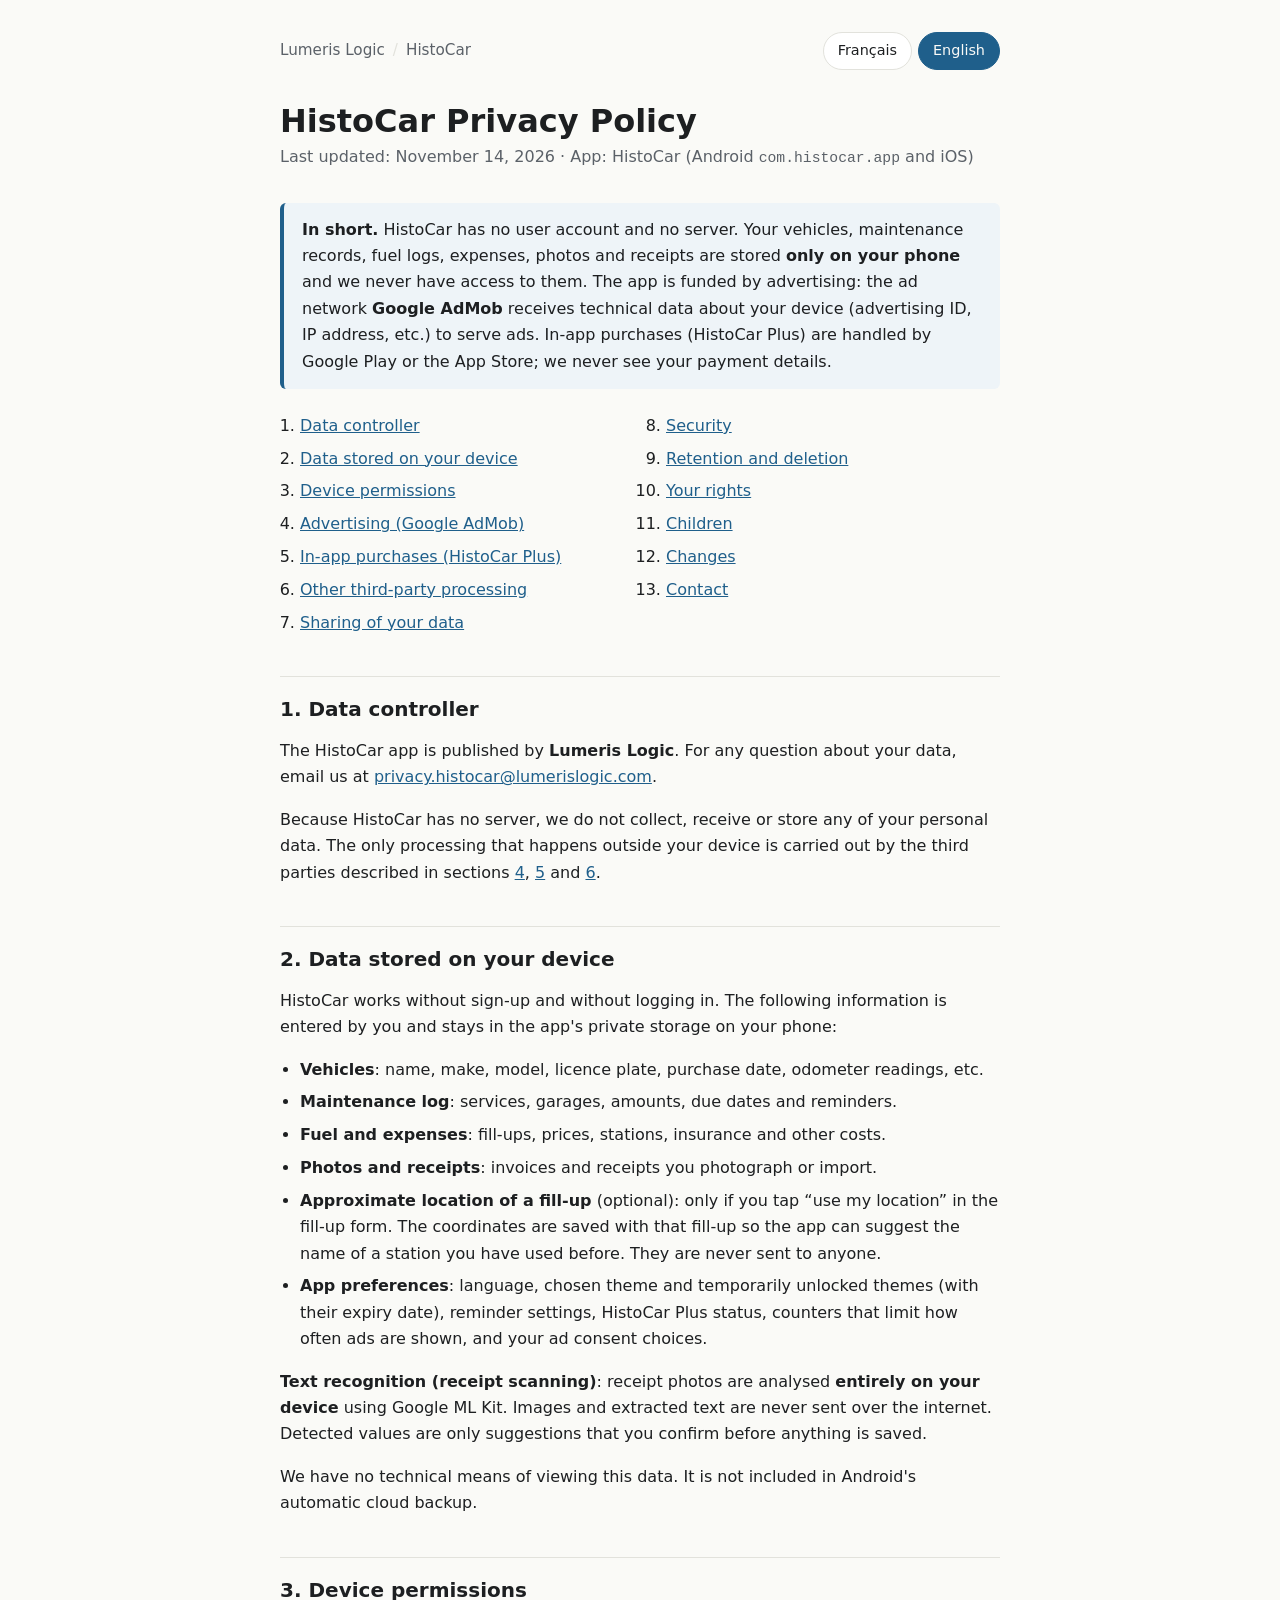
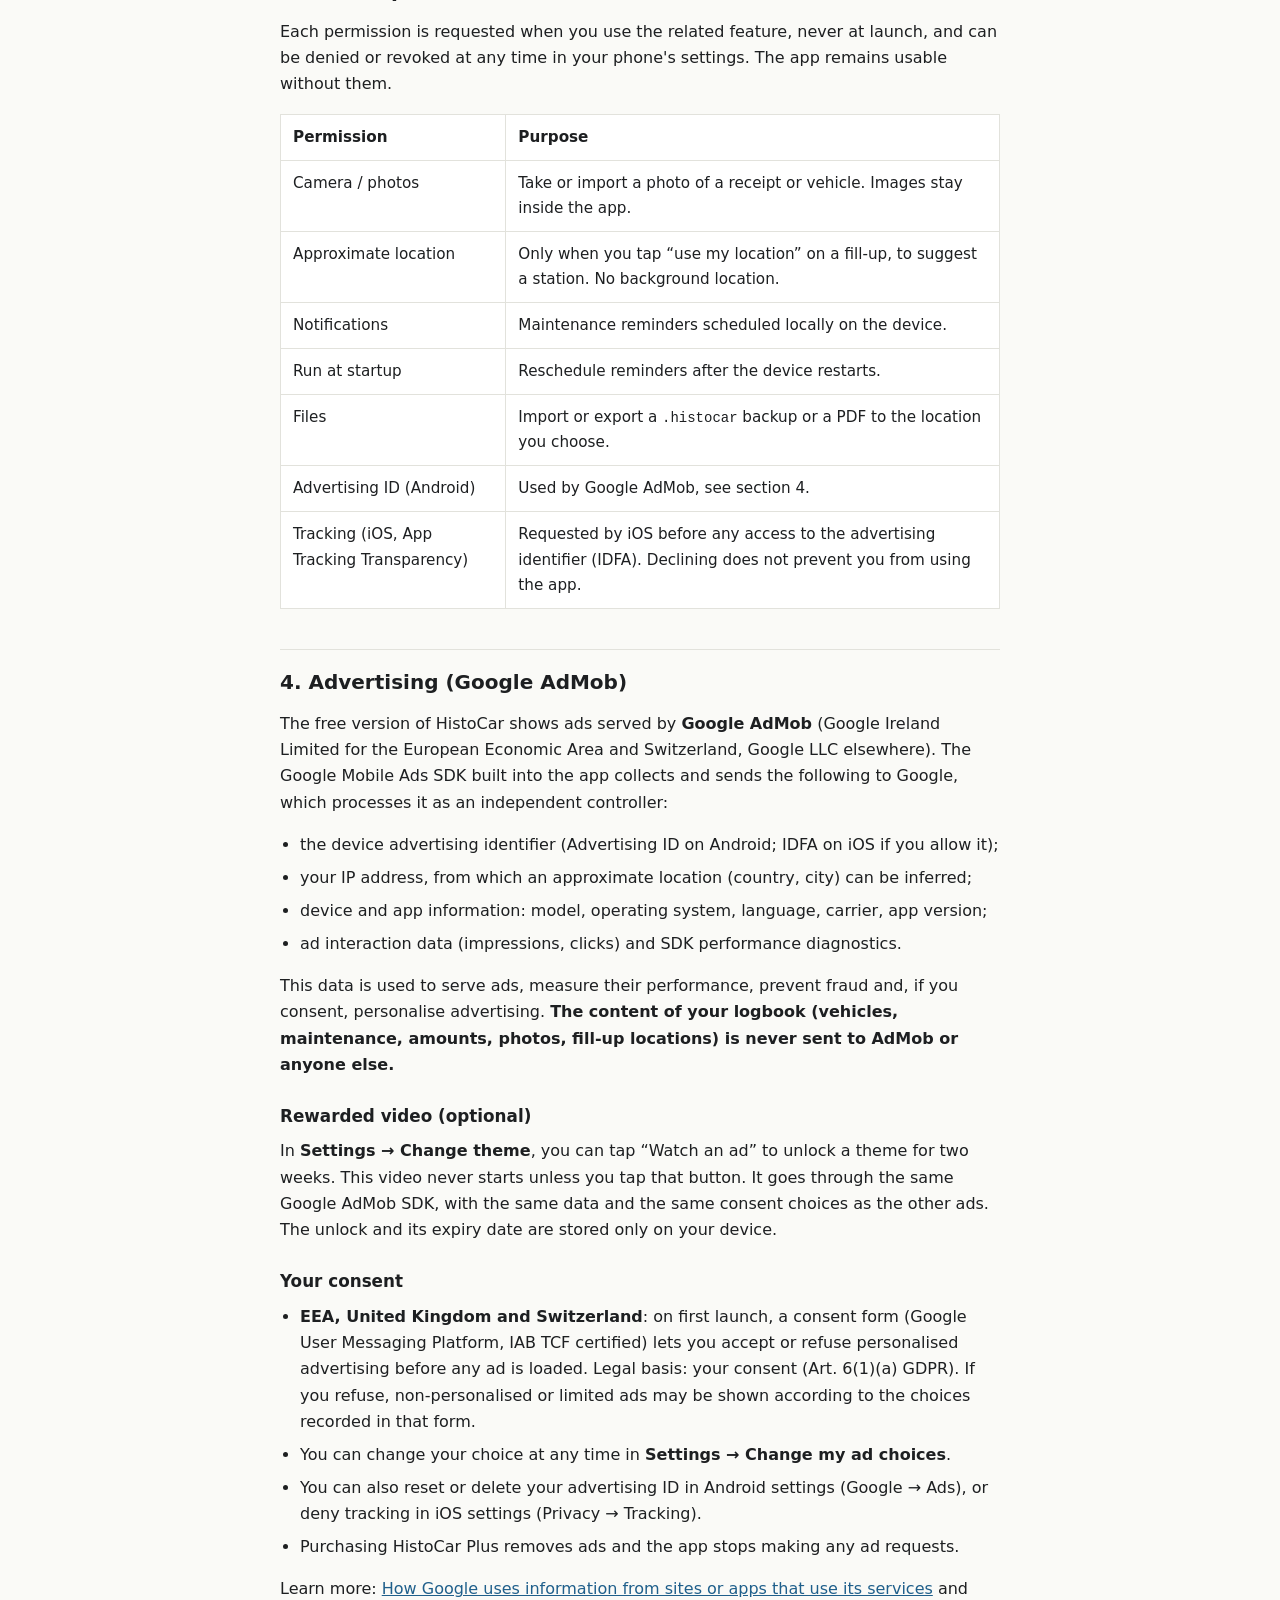
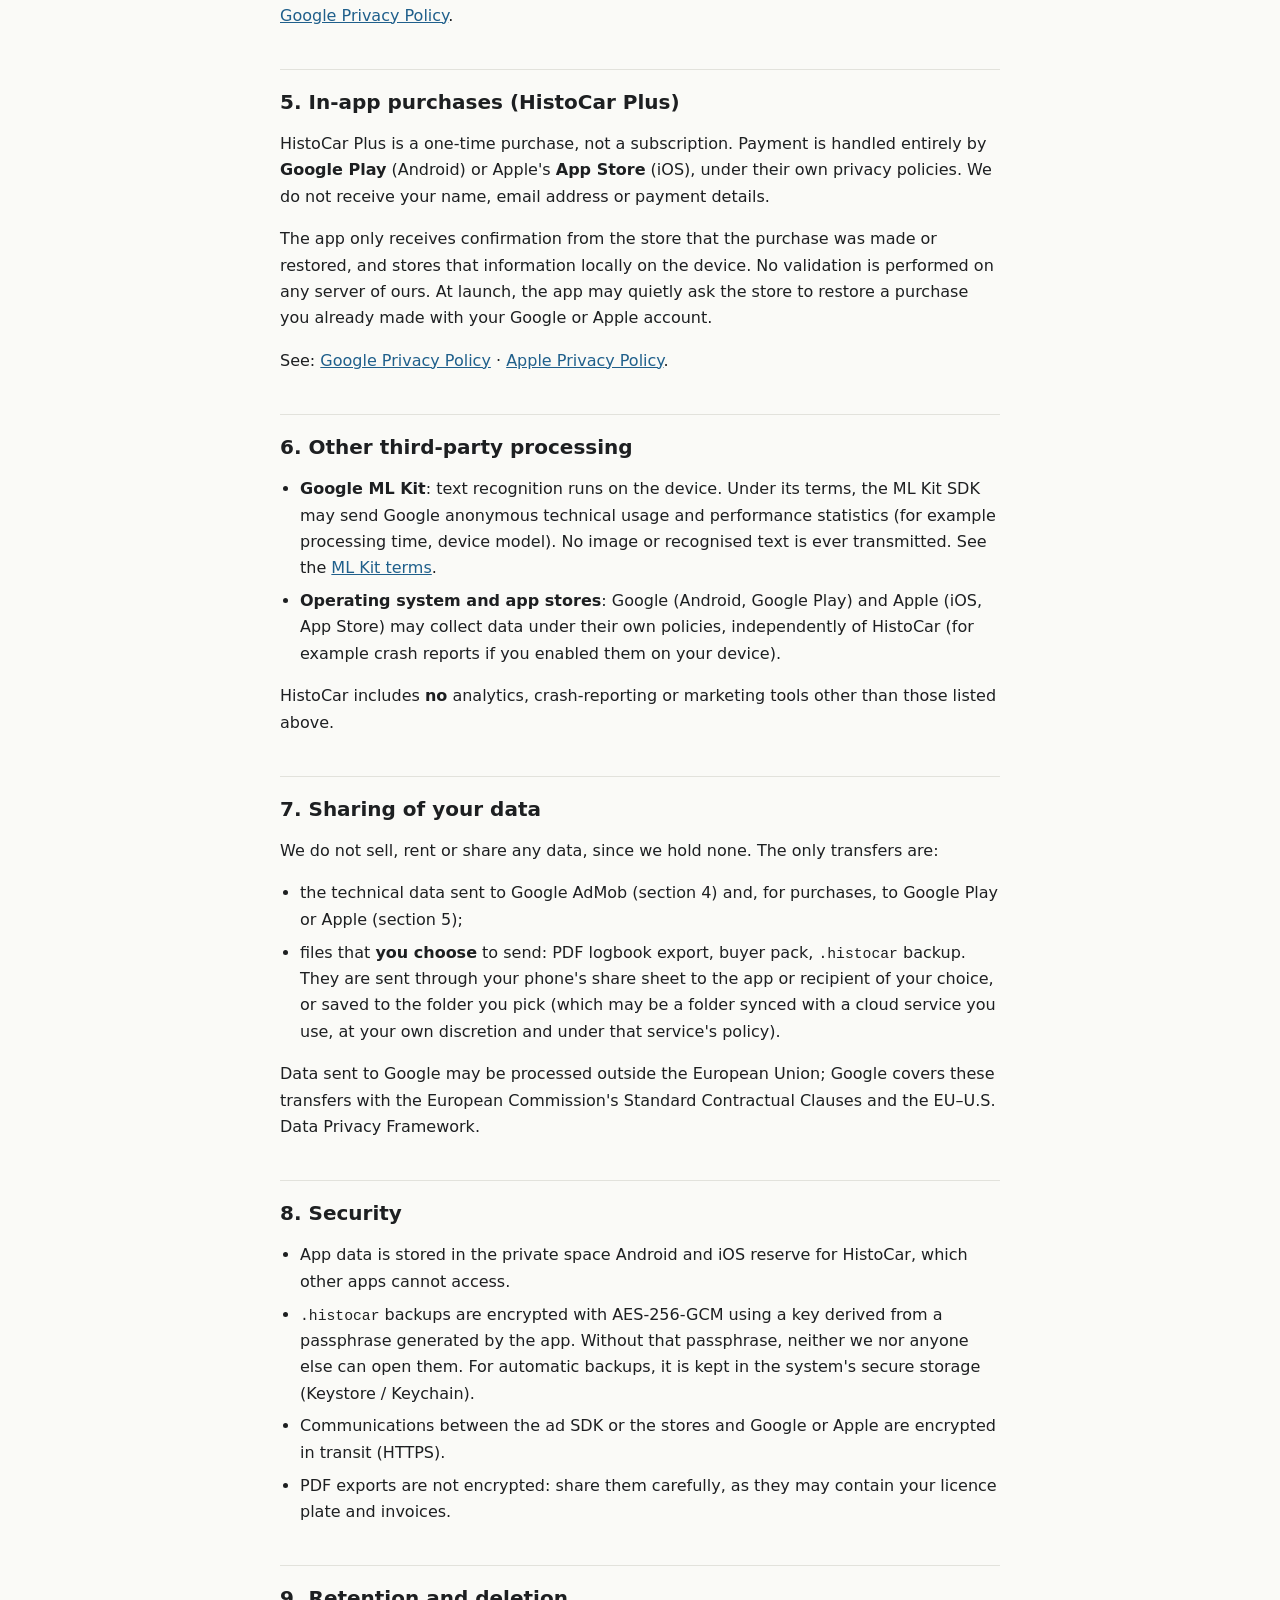
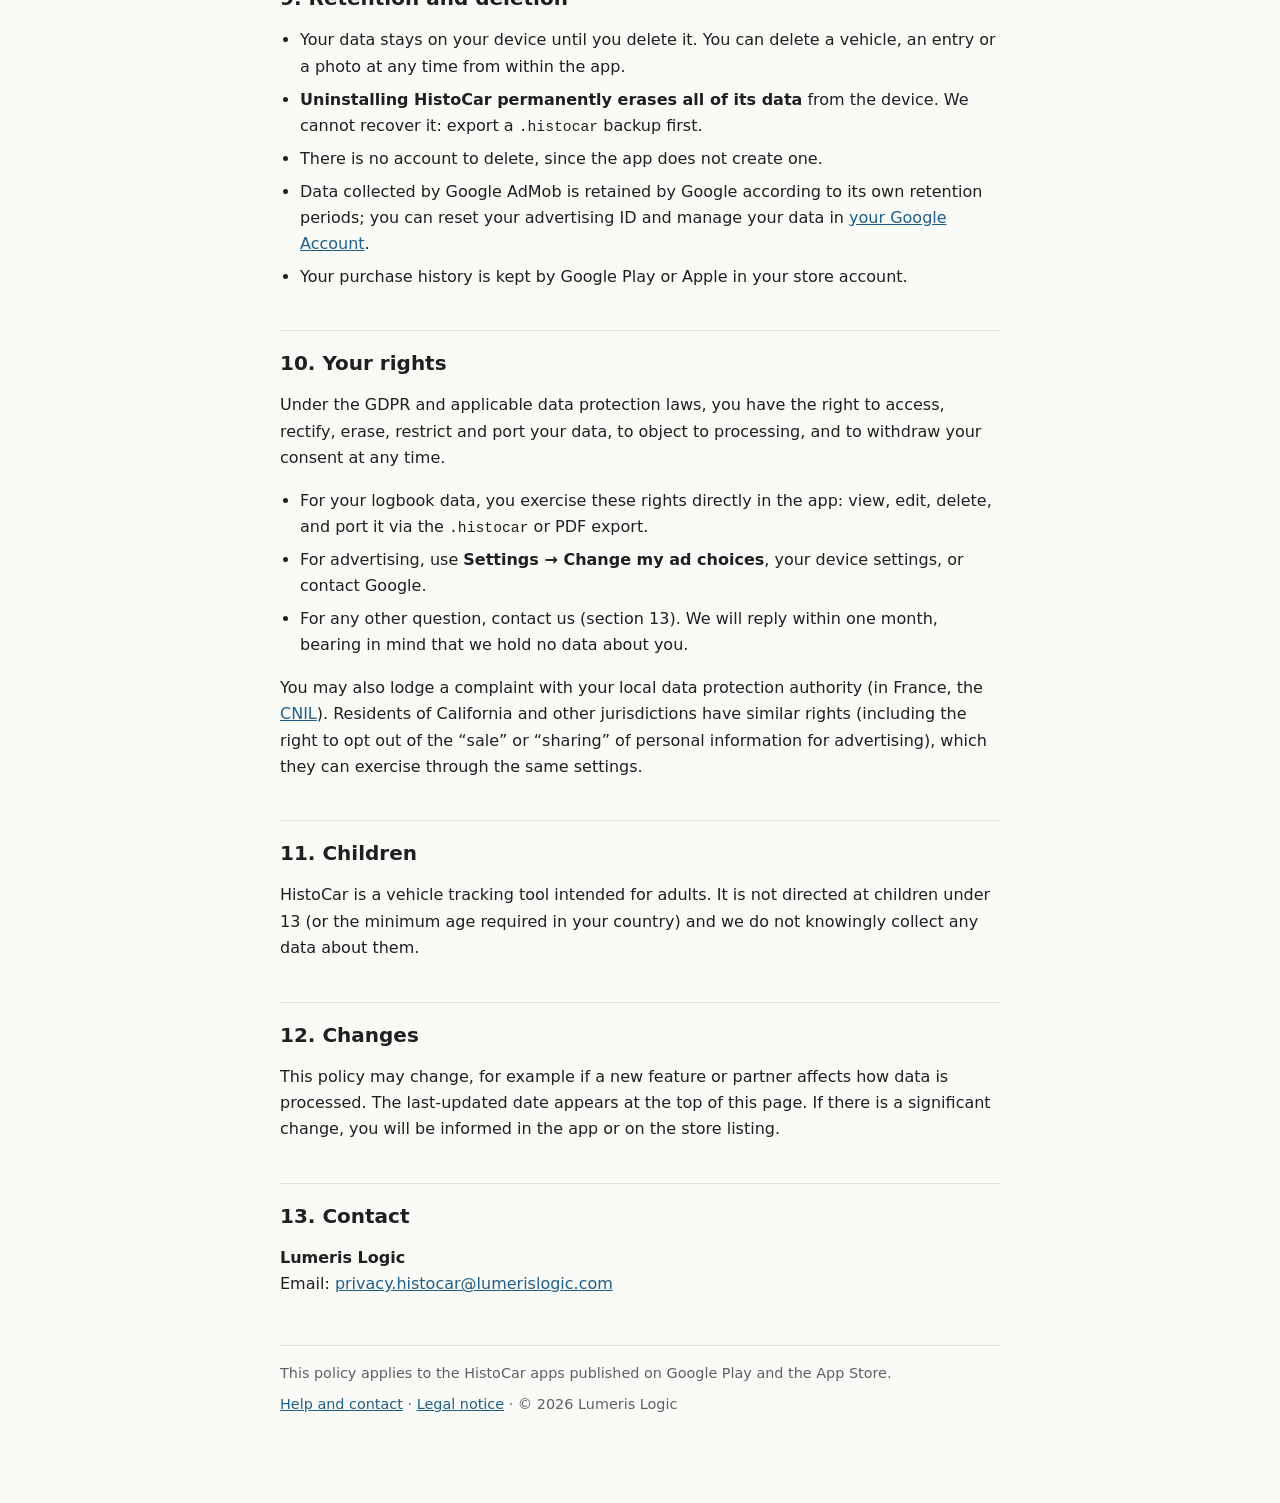
==== commit 407757be: "Update privacy policy last updated date" ====
--- a/histocar/privacy/index.html
+++ b/histocar/privacy/index.html
@@ -22,7 +22,7 @@
 
 <section lang="fr" data-title="Politique de confidentialité — HistoCar">
 <h1>Politique de confidentialité de HistoCar</h1>
-<p class="meta">Dernière mise à jour&nbsp;: 14 septembre 2026 · Application&nbsp;: HistoCar (Android <code>com.histocar.app</code> et iOS)</p>
+<p class="meta">Dernière mise à jour&nbsp;: 14 novembre 2026 · Application&nbsp;: HistoCar (Android <code>com.histocar.app</code> et iOS)</p>
 
 <div class="note">
   <p><strong>En bref.</strong> HistoCar n'a ni compte utilisateur ni serveur. Vos véhicules, entretiens, pleins,
@@ -69,8 +69,9 @@
   <li><strong>Position approximative d'un plein</strong> (facultatif)&nbsp;: uniquement si vous touchez «&nbsp;utiliser ma
   position&nbsp;» dans le formulaire de plein. Les coordonnées sont enregistrées avec ce plein pour vous suggérer le nom
   d'une station où vous êtes déjà allé. Elles ne sont envoyées à personne.</li>
-  <li><strong>Préférences de l'application</strong>&nbsp;: langue, thème, réglages de rappels, statut HistoCar Plus,
-  compteurs limitant la fréquence des publicités, choix de consentement publicitaire.</li>
+  <li><strong>Préférences de l'application</strong>&nbsp;: langue, thème choisi et thèmes débloqués temporairement (avec
+  leur date d'expiration), réglages de rappels, statut HistoCar Plus, compteurs limitant la fréquence des publicités,
+  choix de consentement publicitaire.</li>
 </ul>
 <p><strong>Reconnaissance de texte (scan de factures)</strong>&nbsp;: l'analyse des photos de justificatifs est faite
 <strong>entièrement sur l'appareil</strong> grâce à Google ML Kit. Les images et le texte extrait ne sont jamais
@@ -110,6 +111,11 @@
 <p>Ces données servent à afficher des annonces, à mesurer leurs performances, à prévenir la fraude et, si vous y
 consentez, à personnaliser la publicité. <strong>Le contenu de votre carnet (véhicules, entretiens, montants,
 photos, positions des pleins) n'est jamais transmis à AdMob ni à qui que ce soit.</strong></p>
+<h3>Vidéo récompensée (facultative)</h3>
+<p>Dans <strong>Réglages → Modifier le thème</strong>, vous pouvez toucher «&nbsp;Regarder une pub&nbsp;» pour débloquer
+un thème pendant deux semaines. Cette vidéo n'est jamais lancée sans ce geste de votre part. Elle passe par le même
+SDK Google AdMob, avec les mêmes données et les mêmes choix de consentement que les autres annonces. Le déblocage et
+sa date d'expiration sont enregistrés uniquement sur votre appareil.</p>
 <h3>Votre consentement</h3>
 <ul>
   <li><strong>EEE, Royaume-Uni et Suisse</strong>&nbsp;: au premier lancement, un formulaire de consentement (Google User
@@ -228,7 +234,7 @@
 
 <section lang="en" data-title="Privacy Policy — HistoCar">
 <h1>HistoCar Privacy Policy</h1>
-<p class="meta">Last updated: September 14, 2026 · App: HistoCar (Android <code>com.histocar.app</code> and iOS)</p>
+<p class="meta">Last updated: November 14, 2026 · App: HistoCar (Android <code>com.histocar.app</code> and iOS)</p>
 
 <div class="note">
   <p><strong>In short.</strong> HistoCar has no user account and no server. Your vehicles, maintenance records, fuel
@@ -274,8 +280,9 @@
   <li><strong>Approximate location of a fill-up</strong> (optional): only if you tap “use my location” in the
   fill-up form. The coordinates are saved with that fill-up so the app can suggest the name of a station you have
   used before. They are never sent to anyone.</li>
-  <li><strong>App preferences</strong>: language, theme, reminder settings, HistoCar Plus status, counters that
-  limit how often ads are shown, and your ad consent choices.</li>
+  <li><strong>App preferences</strong>: language, chosen theme and temporarily unlocked themes (with their expiry
+  date), reminder settings, HistoCar Plus status, counters that limit how often ads are shown, and your ad consent
+  choices.</li>
 </ul>
 <p><strong>Text recognition (receipt scanning)</strong>: receipt photos are analysed <strong>entirely on your
 device</strong> using Google ML Kit. Images and extracted text are never sent over the internet. Detected values
@@ -313,6 +320,10 @@
 <p>This data is used to serve ads, measure their performance, prevent fraud and, if you consent, personalise
 advertising. <strong>The content of your logbook (vehicles, maintenance, amounts, photos, fill-up locations) is
 never sent to AdMob or anyone else.</strong></p>
+<h3>Rewarded video (optional)</h3>
+<p>In <strong>Settings → Change theme</strong>, you can tap “Watch an ad” to unlock a theme for two weeks. This video
+never starts unless you tap that button. It goes through the same Google AdMob SDK, with the same data and the same
+consent choices as the other ads. The unlock and its expiry date are stored only on your device.</p>
 <h3>Your consent</h3>
 <ul>
   <li><strong>EEA, United Kingdom and Switzerland</strong>: on first launch, a consent form (Google User Messaging
